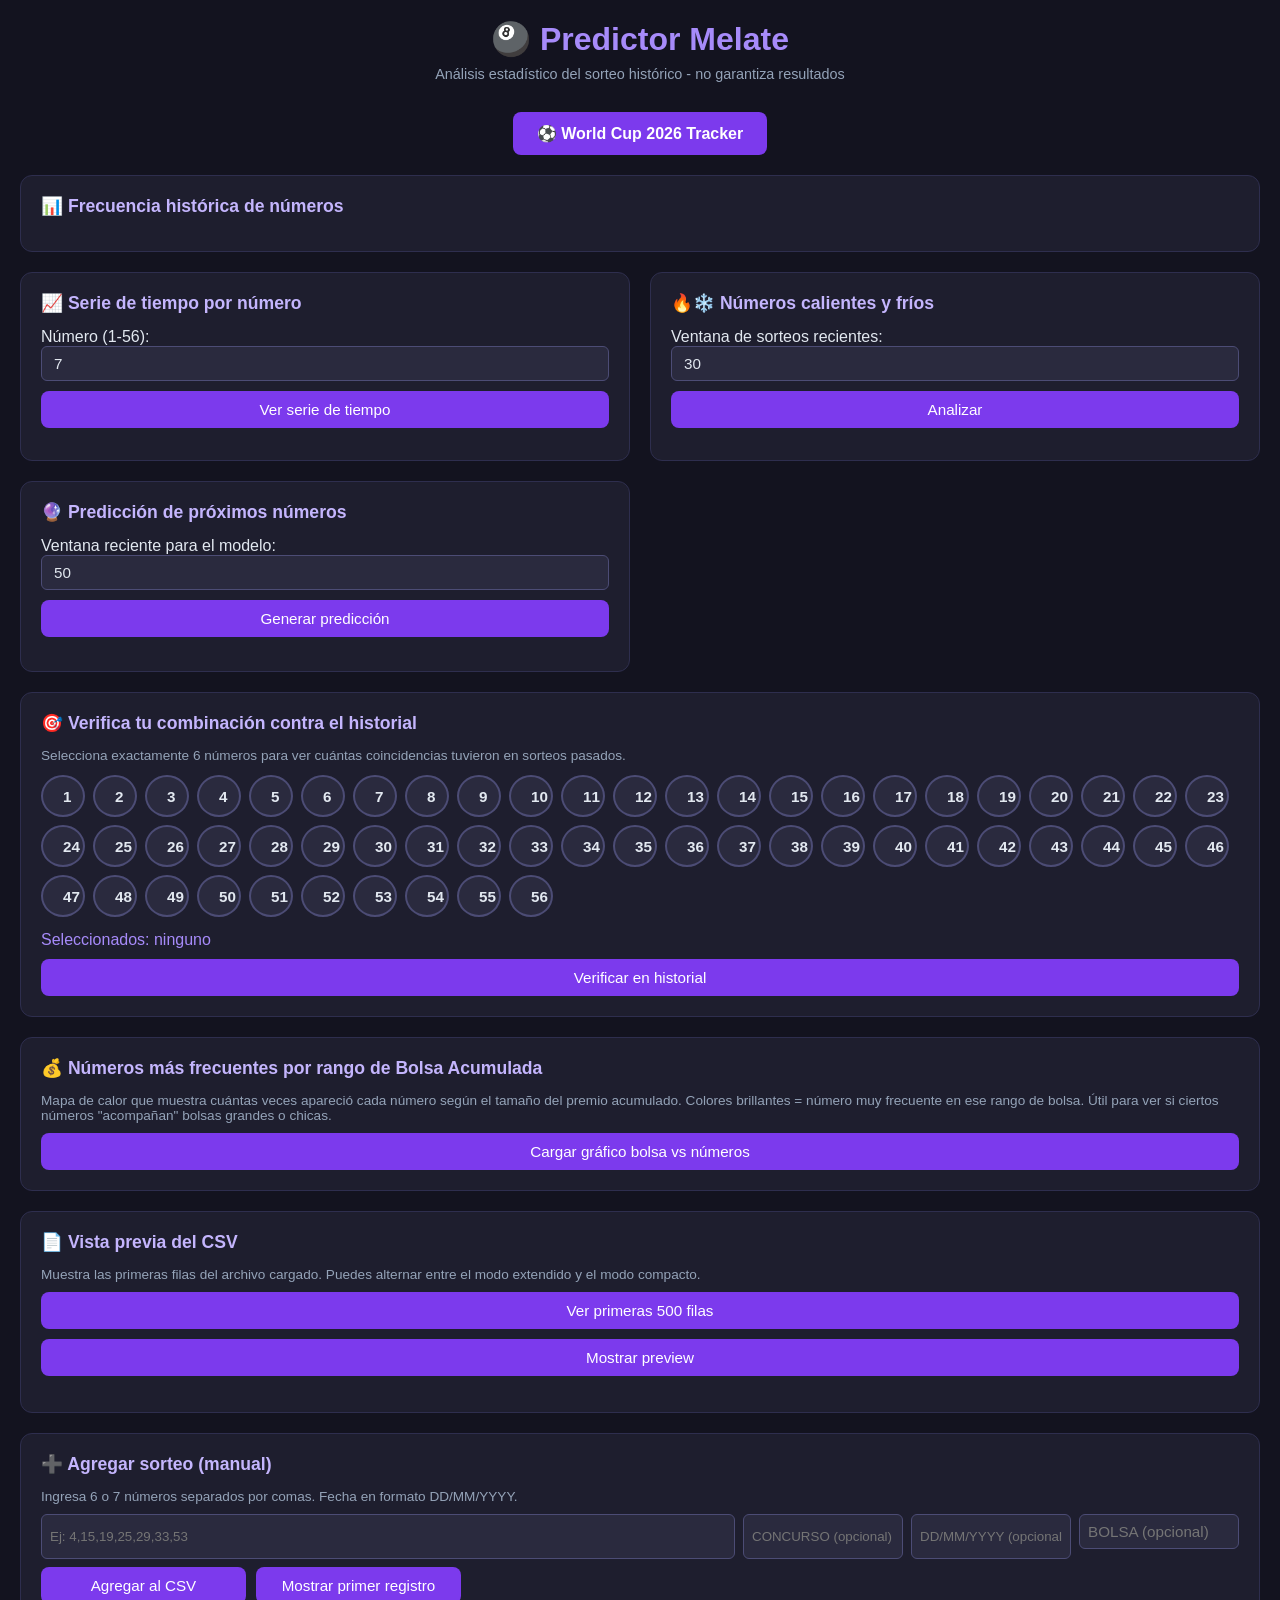
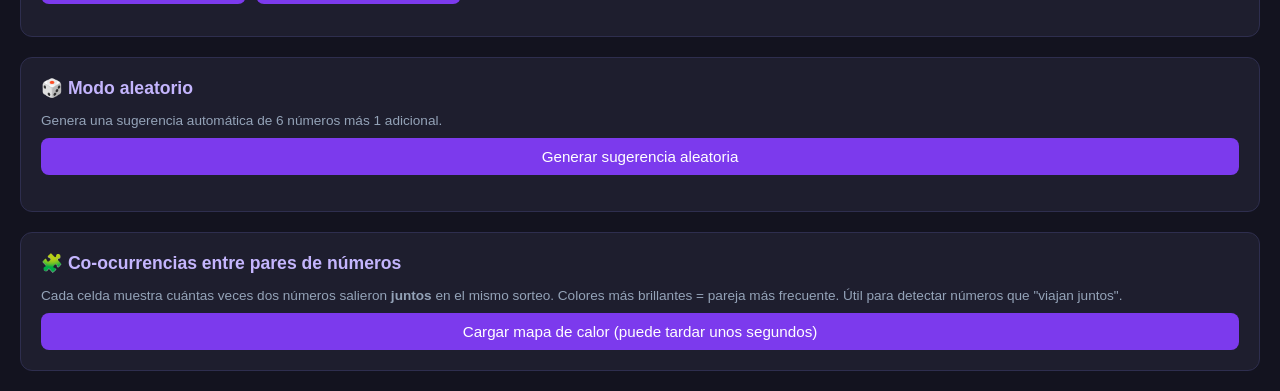
==== templates/index.html @ e9bb5b44 "Initial commit" ====
<!DOCTYPE html>
<html lang="es">
<head>
<meta charset="UTF-8">
<meta name="viewport" content="width=device-width,initial-scale=1.0">
<title>Predictor Melate — JD</title>
<script src="/plotly.js"></script>
<style>
  *{box-sizing:border-box;margin:0;padding:0}
  body{background:#13131f;color:#e2e8f0;font-family:'Segoe UI',sans-serif;padding:20px}
  h1{color:#a78bfa;text-align:center;margin-bottom:8px;font-size:2rem}
  .subtitle{text-align:center;color:#94a3b8;margin-bottom:30px;font-size:.9rem}
  .grid{display:grid;grid-template-columns:1fr 1fr;gap:20px}
  @media(max-width:768px){.grid{grid-template-columns:1fr}}
  .card{background:#1e1e2e;border-radius:12px;padding:20px;border:1px solid #2e2e4e}
  .card h2{color:#c4b5fd;margin-bottom:14px;font-size:1.1rem}
  input[type=number], textarea{background:#2a2a3e;border:1px solid #4c4c75;color:#e2e8f0;
    border-radius:6px;padding:8px 12px;width:100%;margin-bottom:10px;font-size:.95rem}
  textarea{min-height:140px;resize:vertical}
  button{background:#7c3aed;color:white;border:none;border-radius:8px;
    padding:10px 20px;cursor:pointer;font-size:.95rem;width:100%;transition:background .2s}
  button:hover{background:#6d28d9}
  .numeros-selector{display:flex;flex-wrap:wrap;gap:8px;margin-bottom:14px}
  .num-btn{width:42px;height:42px;border-radius:50%;background:#2a2a3e;
    border:2px solid #4c4c75;color:#e2e8f0;cursor:pointer;font-weight:bold;transition:all .15s}
  .num-btn.selected{background:#7c3aed;border-color:#a78bfa;color:white}
  .tags{display:flex;flex-wrap:wrap;gap:6px}
  .tag{border-radius:20px;padding:4px 12px;font-size:.85rem;background:#7c3aed}
  .tag.hot{background:#dc2626}.tag.cold{background:#1d4ed8}
  table{width:100%;border-collapse:collapse;font-size:.85rem}
  th{background:#2a2a3e;padding:8px;text-align:left;color:#a78bfa}
  td{padding:7px 8px;border-bottom:1px solid #2a2e3e}
  tr:hover td{background:#252535}
  td[contenteditable="true"]{cursor:text;background:#1a3a4a;border:1px solid #4c7c9d}
  td[contenteditable="true"]:focus{outline:none;background:#1f4556;border:1px solid #6ca3d4;box-shadow:0 0 4px #4a9eff}
  .alert{background:#1e3a5f;border-left:3px solid #3b82f6;padding:10px;
    border-radius:6px;margin-top:10px;font-size:.85rem}
  .full{grid-column:1/-1}
  #loader{display:none;text-align:center;color:#a78bfa;margin-top:10px}
  .tracker-btn{background:#7c3aed;color:white;padding:12px 24px;border-radius:8px;text-decoration:none;font-weight:bold;display:inline-block}
  .tracker-btn:hover{background:#6d28d9}
</style>
</head>
<body>
  <h1>🎱 Predictor Melate</h1>
  <p class="subtitle">Análisis estadístico del sorteo histórico - no garantiza resultados</p>
  <div style="text-align:center;margin-bottom:20px">
    <a href="/tracker" class="tracker-btn">⚽ World Cup 2026 Tracker</a>
  </div>
<div class="grid">

  <div class="card full">
    <h2>📊 Frecuencia histórica de números</h2>
    <div id="chart-freq"></div>
  </div>

  <div class="card">
    <h2>📈 Serie de tiempo por número</h2>
    <label>Número (1-56):</label>
    <input type="number" id="num-serie" min="1" max="56" value="7">
    <button onclick="cargarSerie()">Ver serie de tiempo</button>
    <div id="chart-serie"></div>
  </div>

  <div class="card">
    <h2>🔥❄️ Números calientes y fríos</h2>
    <label>Ventana de sorteos recientes:</label>
    <input type="number" id="ventana-hc" value="30" min="10" max="500">
    <button onclick="cargarHotCold()">Analizar</button>
    <div id="hot-cold-result" style="margin-top:12px"></div>
  </div>

  <div class="card">
    <h2>🔮 Predicción de próximos números</h2>
    <label>Ventana reciente para el modelo:</label>
    <input type="number" id="ventana-pred" value="50" min="10" max="500">
    <button onclick="predecir()">Generar predicción</button>
    <div id="resultado-pred" style="margin-top:14px"></div>
  </div>

  <div class="card full">
    <h2>🎯 Verifica tu combinación contra el historial</h2>
    <p style="color:#94a3b8;font-size:.85rem;margin-bottom:12px">
      Selecciona exactamente 6 números para ver cuántas coincidencias tuvieron en sorteos pasados.
    </p>
    <div class="numeros-selector" id="picker"></div>
    <p id="seleccion-label" style="color:#a78bfa;margin-bottom:10px">Seleccionados: ninguno</p>
    <button onclick="verificar()">Verificar en historial</button>
    <div id="loader">Buscando coincidencias...</div>
    <div id="resultado-verif"></div>
  </div>

  <div class="card full">
    <h2>💰 Números más frecuentes por rango de Bolsa Acumulada</h2>
    <p style="color:#94a3b8;font-size:.85rem;margin-bottom:10px">
      Mapa de calor que muestra cuántas veces apareció cada número según el tamaño del premio acumulado.
      Colores brillantes = número muy frecuente en ese rango de bolsa. Útil para ver si ciertos números
      "acompañan" bolsas grandes o chicas.
    </p>
    <button onclick="cargarBolsaNumeros()">Cargar gráfico bolsa vs números</button>
    <div id="chart-bolsa-numeros"></div>
  </div>

  <div class="card full">
    <h2>📄 Vista previa del CSV</h2>
    <p style="color:#94a3b8;font-size:.85rem;margin-bottom:10px">
      Muestra las primeras filas del archivo cargado. Puedes alternar entre el modo extendido y el modo compacto.
    </p>
    <div style="display:flex;gap:10px;flex-wrap:wrap">
      <button onclick="cargarPreview(500)">Ver primeras 500 filas</button>
      <button id="toggle-preview-btn" onclick="togglePreview()">Mostrar preview</button>
    </div>
    <div id="preview-info" style="margin-top:10px;color:#94a3b8;font-size:.85rem"></div>
    <div id="preview-table" style="margin-top:16px;overflow-x:auto;"></div>
  </div>

  <div class="card full">
    <h2>➕ Agregar sorteo (manual)</h2>
    <p style="color:#94a3b8;font-size:.85rem;margin-bottom:10px">Ingresa 6 o 7 números separados por comas. Fecha en formato DD/MM/YYYY.</p>
    <div style="display:flex;gap:8px;flex-wrap:wrap;margin-bottom:8px">
      <input type="text" id="input-numeros" placeholder="Ej: 4,15,19,25,29,33,53" style="flex:1;padding:8px;border-radius:6px;background:#2a2a3e;border:1px solid #4c4c75;color:#e2e8f0">
      <input type="text" id="input-concurso" placeholder="CONCURSO (opcional)" style="width:160px;padding:8px;border-radius:6px;background:#2a2a3e;border:1px solid #4c4c75;color:#e2e8f0">
      <input type="text" id="input-fecha" placeholder="DD/MM/YYYY (opcional)" style="width:160px;padding:8px;border-radius:6px;background:#2a2a3e;border:1px solid #4c4c75;color:#e2e8f0">
      <input type="number" id="input-bolsa" placeholder="BOLSA (opcional)" style="width:160px;padding:8px;border-radius:6px;background:#2a2a3e;border:1px solid #4c4c75;color:#e2e8f0">
    </div>
    <div style="display:flex;gap:10px;max-width:420px">
      <button onclick="addRow()">Agregar al CSV</button>
      <button onclick="fetchFirstRow()">Mostrar primer registro</button>
    </div>
    <div id="add-result" style="margin-top:12px;color:#a78bfa"></div>
    <div id="first-row" style="margin-top:12px;color:#94a3b8"></div>
  </div>

  <div class="card full">
    <h2>🎲 Modo aleatorio</h2>
    <p style="color:#94a3b8;font-size:.85rem;margin-bottom:10px">
      Genera una sugerencia automática de 6 números más 1 adicional.
    </p>
    <button onclick="cargarAleatorio()">Generar sugerencia aleatoria</button>
    <div id="aleatorio-result" style="margin-top:16px;"></div>
  </div>

  <div class="card full">
    <h2>🧩 Co-ocurrencias entre pares de números</h2>
    <p style="color:#94a3b8;font-size:.85rem;margin-bottom:10px">
      Cada celda muestra cuántas veces dos números salieron <b>juntos</b> en el mismo sorteo.
      Colores más brillantes = pareja más frecuente. Útil para detectar números que "viajan juntos".
    </p>
    <button onclick="cargarHeatmap()">Cargar mapa de calor (puede tardar unos segundos)</button>
    <div id="chart-heatmap"></div>
    <div id="top-pares"></div>
  </div>

</div>
<!-- Scripts modulares -->
<script src="/static/js/charts.js"></script>
<script src="/static/js/verification.js"></script>
<script src="/static/js/preview.js"></script>
<script src="/static/js/random.js"></script>
<script src="/static/js/addData.js"></script>
<script src="/static/js/init.js"></script>
</body>

</html>
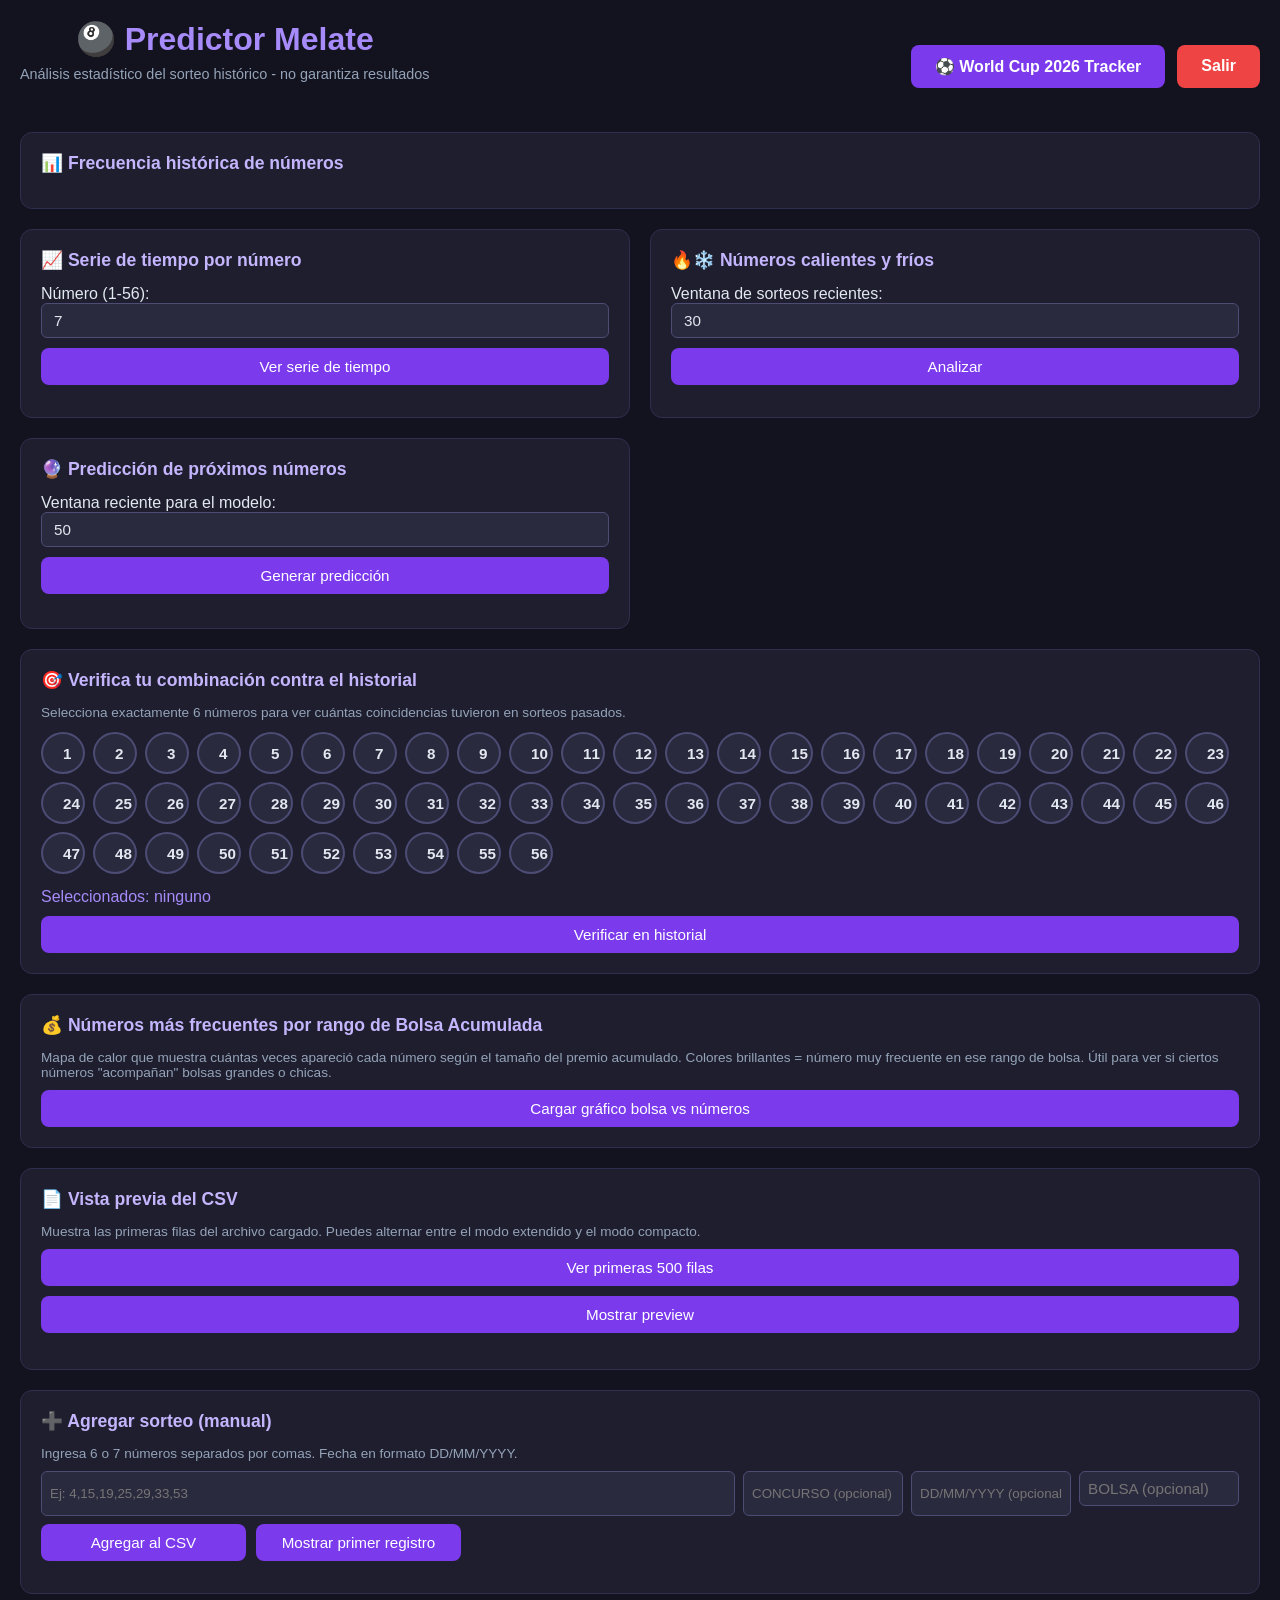
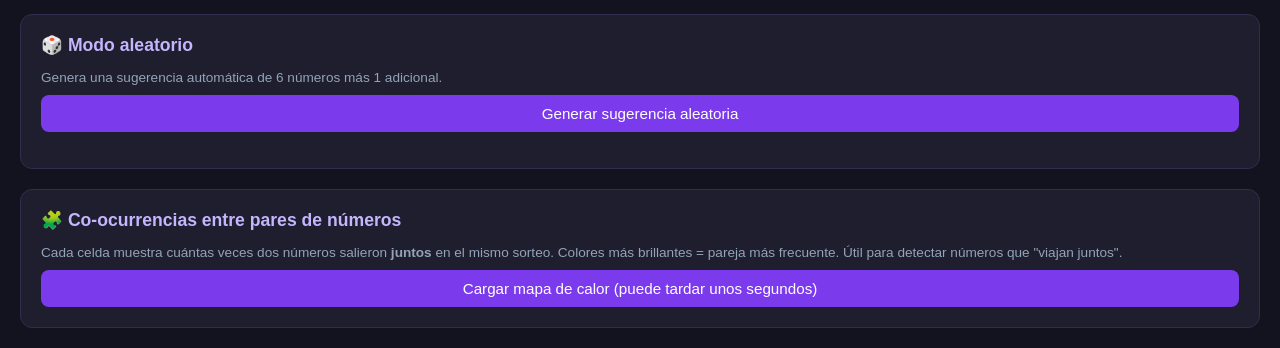
==== commit 804199d2: "feat: login" ====
--- a/templates/index.html
+++ b/templates/index.html
@@ -42,10 +42,15 @@
 </style>
 </head>
 <body>
-  <h1>🎱 Predictor Melate</h1>
-  <p class="subtitle">Análisis estadístico del sorteo histórico - no garantiza resultados</p>
-  <div style="text-align:center;margin-bottom:20px">
-    <a href="/tracker" class="tracker-btn">⚽ World Cup 2026 Tracker</a>
+  <div style="display:flex;align-items:center;justify-content:space-between;gap:16px;margin-bottom:20px;flex-wrap:wrap">
+    <div>
+      <h1>🎱 Predictor Melate</h1>
+      <p class="subtitle">Análisis estadístico del sorteo histórico - no garantiza resultados</p>
+    </div>
+    <div style="display:flex;gap:12px;flex-wrap:wrap;justify-content:center">
+      <a href="/tracker" class="tracker-btn">⚽ World Cup 2026 Tracker</a>
+      <a href="/logout" class="tracker-btn" style="background:#ef4444;border-color:#dc2626">Salir</a>
+    </div>
   </div>
 <div class="grid">
 
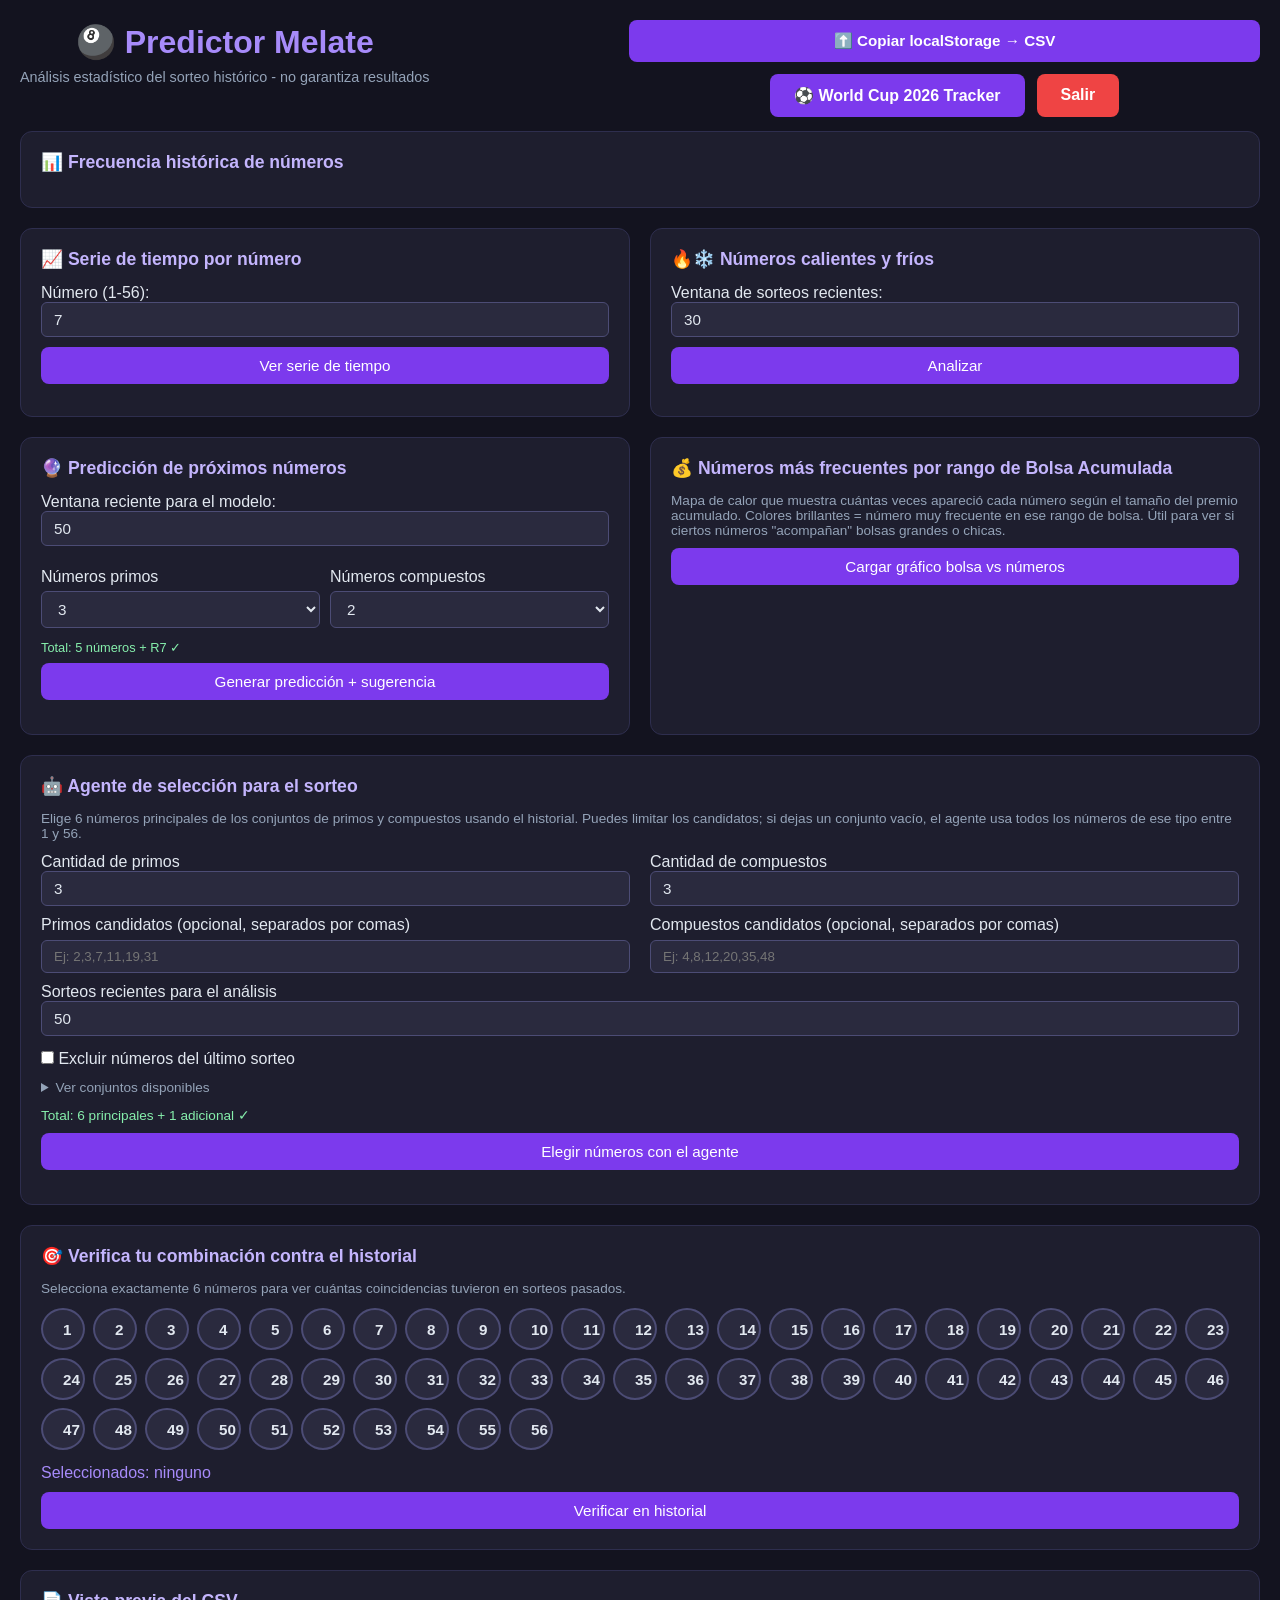
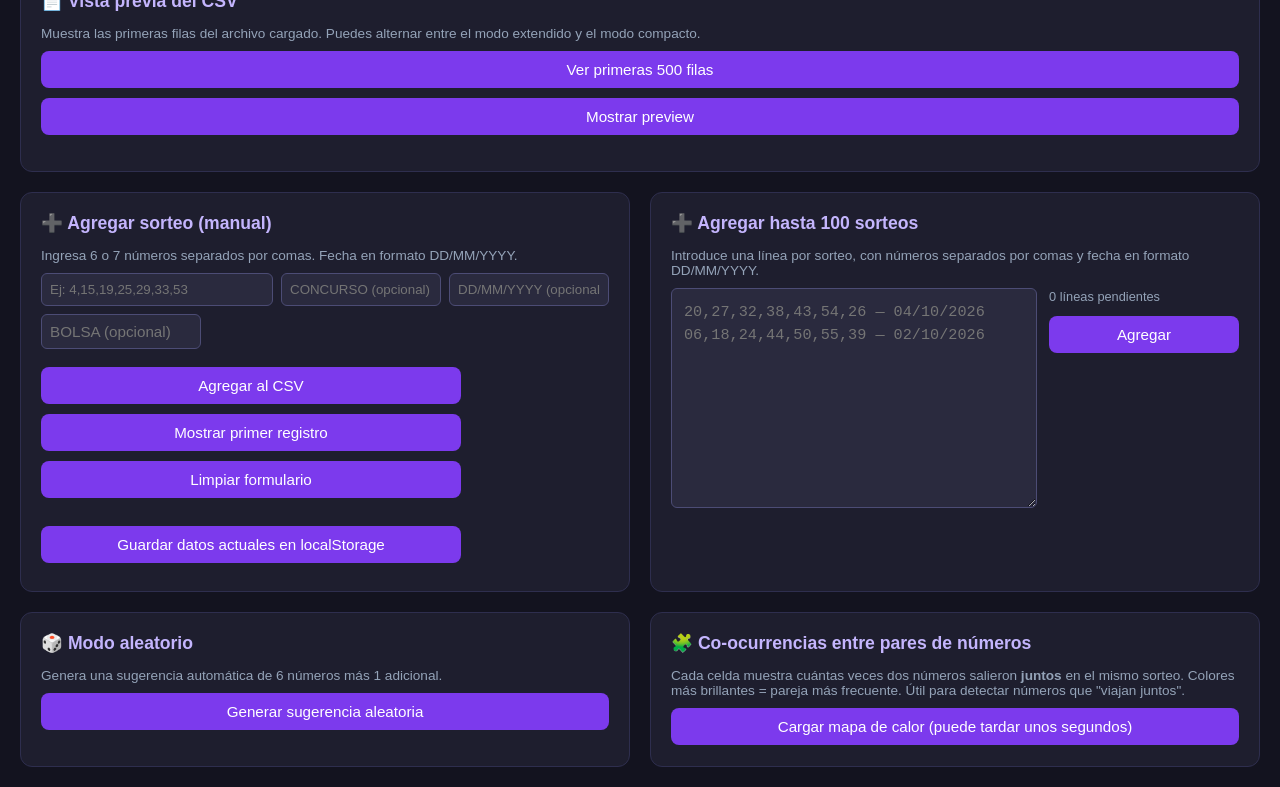
==== commit af46f672: "Sin google auth initial comm" ====
--- a/templates/index.html
+++ b/templates/index.html
@@ -10,9 +10,9 @@
   body{background:#13131f;color:#e2e8f0;font-family:'Segoe UI',sans-serif;padding:20px}
   h1{color:#a78bfa;text-align:center;margin-bottom:8px;font-size:2rem}
   .subtitle{text-align:center;color:#94a3b8;margin-bottom:30px;font-size:.9rem}
-  .grid{display:grid;grid-template-columns:1fr 1fr;gap:20px}
+  .grid{display:grid;grid-template-columns:repeat(2,minmax(0,1fr));gap:20px}
   @media(max-width:768px){.grid{grid-template-columns:1fr}}
-  .card{background:#1e1e2e;border-radius:12px;padding:20px;border:1px solid #2e2e4e}
+  .card{min-width:0;background:#1e1e2e;border-radius:12px;padding:20px;border:1px solid #2e2e4e}
   .card h2{color:#c4b5fd;margin-bottom:14px;font-size:1.1rem}
   input[type=number], textarea{background:#2a2a3e;border:1px solid #4c4c75;color:#e2e8f0;
     border-radius:6px;padding:8px 12px;width:100%;margin-bottom:10px;font-size:.95rem}
@@ -35,10 +35,16 @@
   td[contenteditable="true"]:focus{outline:none;background:#1f4556;border:1px solid #6ca3d4;box-shadow:0 0 4px #4a9eff}
   .alert{background:#1e3a5f;border-left:3px solid #3b82f6;padding:10px;
     border-radius:6px;margin-top:10px;font-size:.85rem}
+  .bulk-form{display:grid;grid-template-columns:minmax(0,1fr) 190px;gap:12px;align-items:start}
+  #input-bulk{min-width:0;min-height:220px;resize:vertical;padding:12px;line-height:1.5}
+  #first-row,#top-pares{overflow-x:auto}
+  .bulk-controls{display:flex;flex-direction:column;gap:10px}
+  .bulk-meta{color:#94a3b8;font-size:.8rem;line-height:1.4}
   .full{grid-column:1/-1}
   #loader{display:none;text-align:center;color:#a78bfa;margin-top:10px}
   .tracker-btn{background:#7c3aed;color:white;padding:12px 24px;border-radius:8px;text-decoration:none;font-weight:bold;display:inline-block}
   .tracker-btn:hover{background:#6d28d9}
+  @media(max-width:768px){.bulk-form{grid-template-columns:1fr}}
 </style>
 </head>
 <body>
@@ -48,10 +54,12 @@
       <p class="subtitle">Análisis estadístico del sorteo histórico - no garantiza resultados</p>
     </div>
     <div style="display:flex;gap:12px;flex-wrap:wrap;justify-content:center">
+      <button id="sync-storage-csv-btn" onclick="syncLocalStorageToCsv()" type="button" class="tracker-btn" style="border:none;">⬆️ Copiar localStorage → CSV</button>
       <a href="/tracker" class="tracker-btn">⚽ World Cup 2026 Tracker</a>
       <a href="/logout" class="tracker-btn" style="background:#ef4444;border-color:#dc2626">Salir</a>
     </div>
   </div>
+  <div id="sync-storage-status" style="text-align:center;color:#94a3b8;font-size:.85rem;margin:-6px 0 18px"></div>
 <div class="grid">
 
   <div class="card full">
@@ -79,8 +87,70 @@
     <h2>🔮 Predicción de próximos números</h2>
     <label>Ventana reciente para el modelo:</label>
     <input type="number" id="ventana-pred" value="50" min="10" max="500">
-    <button onclick="predecir()">Generar predicción</button>
+    <div style="display:grid;grid-template-columns:1fr 1fr;gap:10px;margin:12px 0">
+      <label>
+        Números primos
+        <select id="cantidad-primos" onchange="actualizarConteoCombinacion()" style="background:#2a2a3e;border:1px solid #4c4c75;color:#e2e8f0;border-radius:6px;padding:8px 12px;width:100%;margin-top:5px;font-size:.95rem">
+          <option value="0">0</option><option value="1">1</option><option value="2">2</option>
+          <option value="3" selected>3</option><option value="4">4</option><option value="5">5</option>
+        </select>
+      </label>
+      <label>
+        Números compuestos
+        <select id="cantidad-compuestos" onchange="actualizarConteoCombinacion()" style="background:#2a2a3e;border:1px solid #4c4c75;color:#e2e8f0;border-radius:6px;padding:8px 12px;width:100%;margin-top:5px;font-size:.95rem">
+          <option value="0">0</option><option value="1">1</option><option value="2" selected>2</option>
+          <option value="3">3</option><option value="4">4</option><option value="5">5</option>
+        </select>
+      </label>
+    </div>
+    <p id="combinacion-count" style="color:#86efac;font-size:.8rem;margin-bottom:8px">Total: 5 números + R7 ✓</p>
+    <button onclick="predecir()">Generar predicción + sugerencia</button>
     <div id="resultado-pred" style="margin-top:14px"></div>
+  </div>
+
+  <div class="card">
+    <h2>💰 Números más frecuentes por rango de Bolsa Acumulada</h2>
+    <p style="color:#94a3b8;font-size:.85rem;margin-bottom:10px">
+      Mapa de calor que muestra cuántas veces apareció cada número según el tamaño del premio acumulado.
+      Colores brillantes = número muy frecuente en ese rango de bolsa. Útil para ver si ciertos números
+      "acompañan" bolsas grandes o chicas.
+    </p>
+    <button onclick="cargarBolsaNumeros()">Cargar gráfico bolsa vs números</button>
+    <div id="chart-bolsa-numeros"></div>
+  </div>
+
+  <div class="card full">
+    <h2>🤖 Agente de selección para el sorteo</h2>
+    <p style="color:#94a3b8;font-size:.85rem;margin-bottom:12px">
+      Elige 6 números principales de los conjuntos de primos y compuestos usando el historial.
+      Puedes limitar los candidatos; si dejas un conjunto vacío, el agente usa todos los números de ese tipo entre 1 y 56.
+    </p>
+    <div class="grid">
+      <div>
+        <label for="agente-primos">Cantidad de primos</label>
+        <input type="number" id="agente-primos" min="0" max="6" value="3" onchange="actualizarConteoAgente()">
+        <label for="agente-pool-primos">Primos candidatos (opcional, separados por comas)</label>
+        <input type="text" id="agente-pool-primos" placeholder="Ej: 2,3,7,11,19,31" style="width:100%;background:#2a2a3e;border:1px solid #4c4c75;color:#e2e8f0;border-radius:6px;padding:8px 12px;margin:6px 0 10px">
+      </div>
+      <div>
+        <label for="agente-compuestos">Cantidad de compuestos</label>
+        <input type="number" id="agente-compuestos" min="0" max="6" value="3" onchange="actualizarConteoAgente()">
+        <label for="agente-pool-compuestos">Compuestos candidatos (opcional, separados por comas)</label>
+        <input type="text" id="agente-pool-compuestos" placeholder="Ej: 4,8,12,20,35,48" style="width:100%;background:#2a2a3e;border:1px solid #4c4c75;color:#e2e8f0;border-radius:6px;padding:8px 12px;margin:6px 0 10px">
+      </div>
+    </div>
+    <label for="agente-ventana">Sorteos recientes para el análisis</label>
+    <input type="number" id="agente-ventana" min="10" max="500" value="50">
+    <label style="display:block;margin:4px 0 12px"><input type="checkbox" id="agente-excluir"> Excluir números del último sorteo</label>
+    <details style="color:#94a3b8;font-size:.85rem;margin-bottom:12px">
+      <summary style="cursor:pointer">Ver conjuntos disponibles</summary>
+      <p style="margin-top:8px"><strong>Primos:</strong> <span id="agente-conjunto-primos"></span></p>
+      <p style="margin-top:8px"><strong>Compuestos:</strong> <span id="agente-conjunto-compuestos"></span></p>
+      <p style="margin-top:8px">El 1 no es primo ni compuesto.</p>
+    </details>
+    <p id="agente-count" style="color:#86efac;font-size:.85rem;margin-bottom:10px">Total: 6 principales + 1 adicional ✓</p>
+    <button id="agente-generar" type="button" onclick="generarRecomendacionAgente()">Elegir números con el agente</button>
+    <div id="agente-result" style="margin-top:14px;overflow-x:auto" aria-live="polite"></div>
   </div>
 
   <div class="card full">
@@ -96,17 +166,6 @@
   </div>
 
   <div class="card full">
-    <h2>💰 Números más frecuentes por rango de Bolsa Acumulada</h2>
-    <p style="color:#94a3b8;font-size:.85rem;margin-bottom:10px">
-      Mapa de calor que muestra cuántas veces apareció cada número según el tamaño del premio acumulado.
-      Colores brillantes = número muy frecuente en ese rango de bolsa. Útil para ver si ciertos números
-      "acompañan" bolsas grandes o chicas.
-    </p>
-    <button onclick="cargarBolsaNumeros()">Cargar gráfico bolsa vs números</button>
-    <div id="chart-bolsa-numeros"></div>
-  </div>
-
-  <div class="card full">
     <h2>📄 Vista previa del CSV</h2>
     <p style="color:#94a3b8;font-size:.85rem;margin-bottom:10px">
       Muestra las primeras filas del archivo cargado. Puedes alternar entre el modo extendido y el modo compacto.
@@ -119,7 +178,7 @@
     <div id="preview-table" style="margin-top:16px;overflow-x:auto;"></div>
   </div>
 
-  <div class="card full">
+  <div class="card">
     <h2>➕ Agregar sorteo (manual)</h2>
     <p style="color:#94a3b8;font-size:.85rem;margin-bottom:10px">Ingresa 6 o 7 números separados por comas. Fecha en formato DD/MM/YYYY.</p>
     <div style="display:flex;gap:8px;flex-wrap:wrap;margin-bottom:8px">
@@ -128,15 +187,35 @@
       <input type="text" id="input-fecha" placeholder="DD/MM/YYYY (opcional)" style="width:160px;padding:8px;border-radius:6px;background:#2a2a3e;border:1px solid #4c4c75;color:#e2e8f0">
       <input type="number" id="input-bolsa" placeholder="BOLSA (opcional)" style="width:160px;padding:8px;border-radius:6px;background:#2a2a3e;border:1px solid #4c4c75;color:#e2e8f0">
     </div>
-    <div style="display:flex;gap:10px;max-width:420px">
+    <div style="display:flex;gap:10px;max-width:420px;flex-wrap:wrap">
       <button onclick="addRow()">Agregar al CSV</button>
       <button onclick="fetchFirstRow()">Mostrar primer registro</button>
+      <button onclick="clearAddRowForm()" type="button">Limpiar formulario</button>
     </div>
     <div id="add-result" style="margin-top:12px;color:#a78bfa"></div>
     <div id="first-row" style="margin-top:12px;color:#94a3b8"></div>
-  </div>
-
-  <div class="card full">
+    <div style="margin-top:16px">
+      <button onclick="saveHistoricCsvToLocalStorage()" style="max-width:420px">Guardar datos actuales en localStorage</button>
+      <p id="historic-storage-result" style="margin-top:8px;color:#94a3b8;font-size:.85rem"></p>
+    </div>
+  </div>
+
+  <div class="card">
+    <h2>➕ Agregar hasta 100 sorteos</h2>
+    <p style="color:#94a3b8;font-size:.85rem;margin-bottom:10px">
+      Introduce una línea por sorteo, con números separados por comas y fecha en formato DD/MM/YYYY.
+    </p>
+    <div class="bulk-form">
+      <textarea id="input-bulk" placeholder="20,27,32,38,43,54,26 — 04/10/2026&#10;06,18,24,44,50,55,39 — 02/10/2026"></textarea>
+      <div class="bulk-controls">
+        <div class="bulk-meta"><span id="bulk-count">0</span> líneas pendientes</div>
+        <button onclick="addRowsBulk()">Agregar</button>
+        <div id="bulk-result" style="color:#a78bfa;font-size:.85rem"></div>
+      </div>
+    </div>
+  </div>
+
+  <div class="card">
     <h2>🎲 Modo aleatorio</h2>
     <p style="color:#94a3b8;font-size:.85rem;margin-bottom:10px">
       Genera una sugerencia automática de 6 números más 1 adicional.
@@ -145,7 +224,7 @@
     <div id="aleatorio-result" style="margin-top:16px;"></div>
   </div>
 
-  <div class="card full">
+  <div class="card">
     <h2>🧩 Co-ocurrencias entre pares de números</h2>
     <p style="color:#94a3b8;font-size:.85rem;margin-bottom:10px">
       Cada celda muestra cuántas veces dos números salieron <b>juntos</b> en el mismo sorteo.
@@ -160,6 +239,7 @@
 <!-- Scripts modulares -->
 <script src="/static/js/charts.js"></script>
 <script src="/static/js/verification.js"></script>
+<script src="/static/js/agent.js"></script>
 <script src="/static/js/preview.js"></script>
 <script src="/static/js/random.js"></script>
 <script src="/static/js/addData.js"></script>
